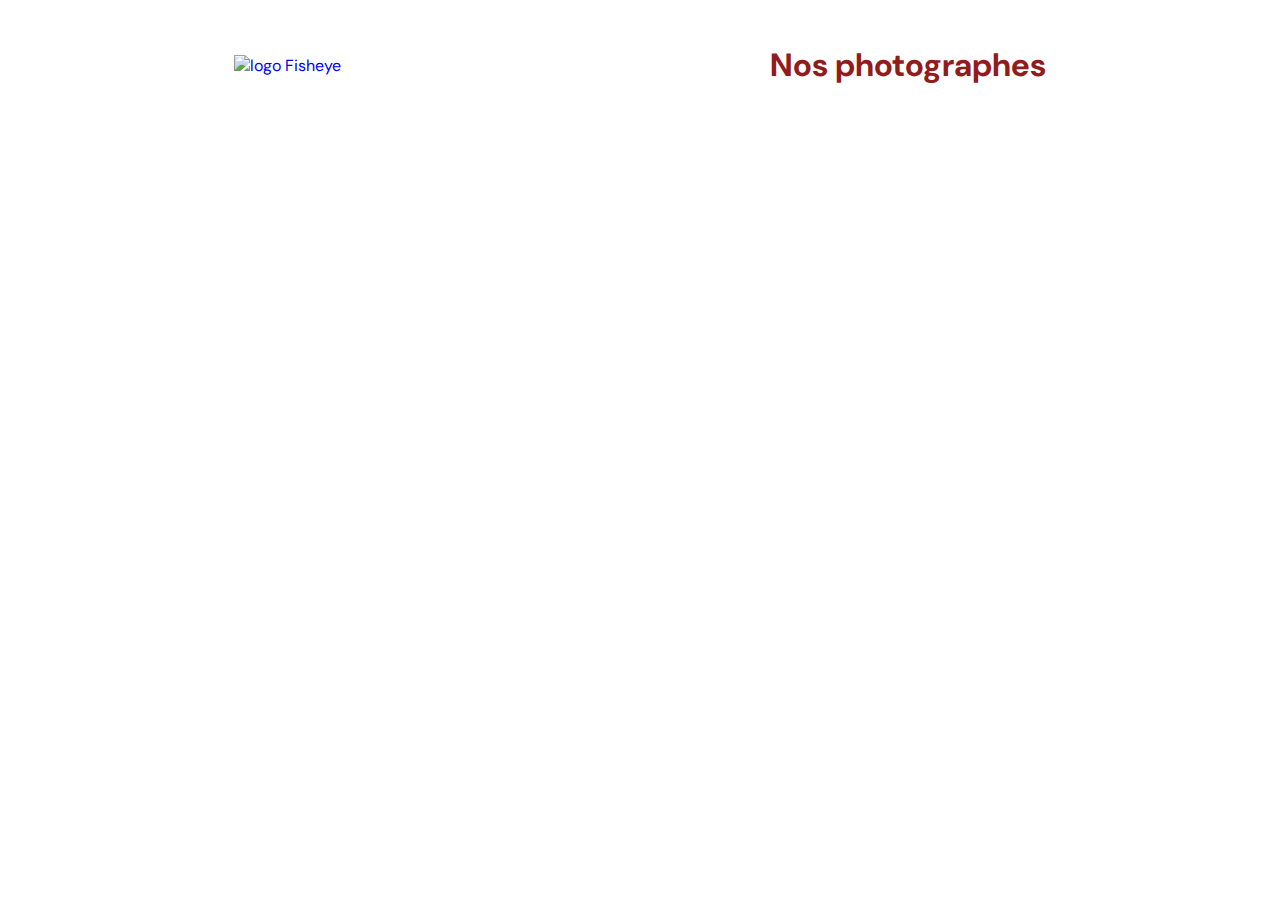
==== index.html @ e7d33760 "Update accessibilité index.html" ====
<!DOCTYPE html>
<html>
  <head>
    <link href="css/style.css" rel="stylesheet" type="text/css" />
    <meta charset="utf-8">
    <link rel="icon" type="image/png" href="assets/favicon.png">
    <link href="https://fonts.googleapis.com/css?family=DM+Sans&display=swap" rel="stylesheet">
    <title>Fisheye</title>
  </head>
  <body>
    <header>
        <a href="./index.html">
          <img src="assets/images/logo.png" class="logo" alt="logo Fisheye"/>
        </a>

        <nav class="tagFilter" role="navigation"></nav>

        <h1>Nos photographes</h1>
    </header>

    <main id="main">
        <div class="photographer_section" aria-label="photographers"></div>
    </main>

    <script src="scripts/factories/Photographer.js"></script>
    <script src="scripts/pages/index.js"></script>
  </body>
</html>
---- css/style.css ----
@import url("photographer.css");

body {
  font-family: "DM Sans", sans-serif;
  margin: 0;
}

ul {
  padding: 0;
}

header {
  display: flex;
  flex-direction: row;
  justify-content: space-between;
  align-items: center;
  height: 90px;
  max-width: 1400px;
  margin: auto;
}

h1 {
  color: #901c1c;
}

.logo {
  height: 50px;
  cursor: pointer;
}

a {
  text-decoration: none;
}
a:hover {
  text-decoration: none;
}
a:visited {
  text-decoration: none;
}

.tagFilter {
  align-items: center;
}

.tagFilter ul{
  text-decoration: none;
  display: flex;
  flex-direction: row;
  flex-wrap: wrap;
  column-gap: 5px;
  list-style-type: none;
}
.tagFilter li{
  text-decoration: none;
}

.photographerTagFilter{
  cursor: pointer;
  border: 1px solid;
  border-radius: 15px;
  color: #901c1c;
  transition: all 0.3s ease-in-out;
}
.photographerTagFilter:hover {
  color: white;
  background-color: #901c1c;
}
.photographerTagFilter:active {
  color: white;
  background-color: #901c1c;
}

.photographerTagFilter.active {
  color: white;
  background-color: #901c1c;
}

.photographerTagFilter p {
  font-weight: 600;
  font-size: 15px;
  padding: 0 8px;
  margin: 2px 0;
}

.photographer_section {
  padding-top: 70px;
  display: flex;
  flex-direction: row;
  flex-wrap: wrap;
  gap: 70px;
  align-items: center;
  justify-content: space-evenly;
  max-width: 1400px;
  margin: auto;
}

.photographer_section article {
  justify-self: center;
  display: flex;
  justify-content: center;
  align-items: center;
  flex-direction: column;
}

.photographer_section article h2 {
  color: #d3573c;
  font-size: 36px;
  text-align: center;
  margin: 0px;
}

.photographer-head {
  cursor: pointer;
  transition: all 0.5s ease;
}
.photographer-head:hover {
  transform: scale(1.03);
}
.photographer-head:active {
  transform: scale(1.03);
}     

.photographer-head-img {
  position: relative;
  overflow: hidden;
}
.photographer_section article img {
  display: inline;
  margin: 0 auto;
  height: 300px;
  width: 300px;
  object-fit: cover;
  object-position: center center;
  border-radius: 50%;
}

.photographer_section .photographer-head {
  display: flex;
  flex-direction: column;
  align-items: center;
}
.photographer_section .photographer-desc {
  display: flex;
  flex-direction: column;
  align-items: center;
}

.photographer_section .photographer-desc h3 {
  font-style: normal;
  font-weight: normal;
  color: #901c1c;
  font-size: 13px;
  line-height: 17px;
  text-align: center;
  margin: 0px;
}
.photographer_section .photographer-desc p {
  font-style: normal;
  font-weight: normal;
  font-size: 10px;
  line-height: 13px;
  text-align: center;
  color: #000000;
  margin: 0px;
}
.photographer_section .photographer-desc h4 {
  font-style: normal;
  font-weight: normal;
  font-size: 9px;
  line-height: 12px;
  text-align: center;
  color: #757575;
  margin: 0px;
}

.photographerTags {
  display: flex;
  flex-direction: row;
  column-gap: 5px;
  align-items: center;
  justify-content: space-evenly;
  flex-wrap: wrap;
}
.photographerTags ul {
  list-style-type: none;
  text-decoration: none;
}
.photographerTags li {
  list-style-type: none;
  text-decoration: none;
}

.photographerTag p {
  color: #901c1c;
  font-weight: 600;
  font-size: 15px;
  border: 1px solid;
  border-radius: 15px;
  padding: 0 8px;
  margin: 5px 0;
}

@media only screen and (max-width: 1300px) {
  header {
    padding: 20px;
    flex-wrap: wrap;
    justify-content: space-evenly;
  }
  header h1 {
    margin: 0;
  }

  .logo {
    margin-left: 0;
  }

  .photographer_section article img {
    height: 250px;
    width: 250px;
  }

  .photos {
    justify-content: center;
  }
}

@media only screen and (max-width: 850px) {
  header {
    justify-content: center;
  }

  .logo {
    margin-left: 0;
  }

  .photographer_section article img {
    height: 200px;
    width: 200px;
  }
}

@media only screen and (max-width: 400px) {
  .photographer_section {
    padding-top: 100px;
  }
}

@media only screen and (max-width: 340px) {
  .photographer_section {
    padding-top: 200px;
  }
}
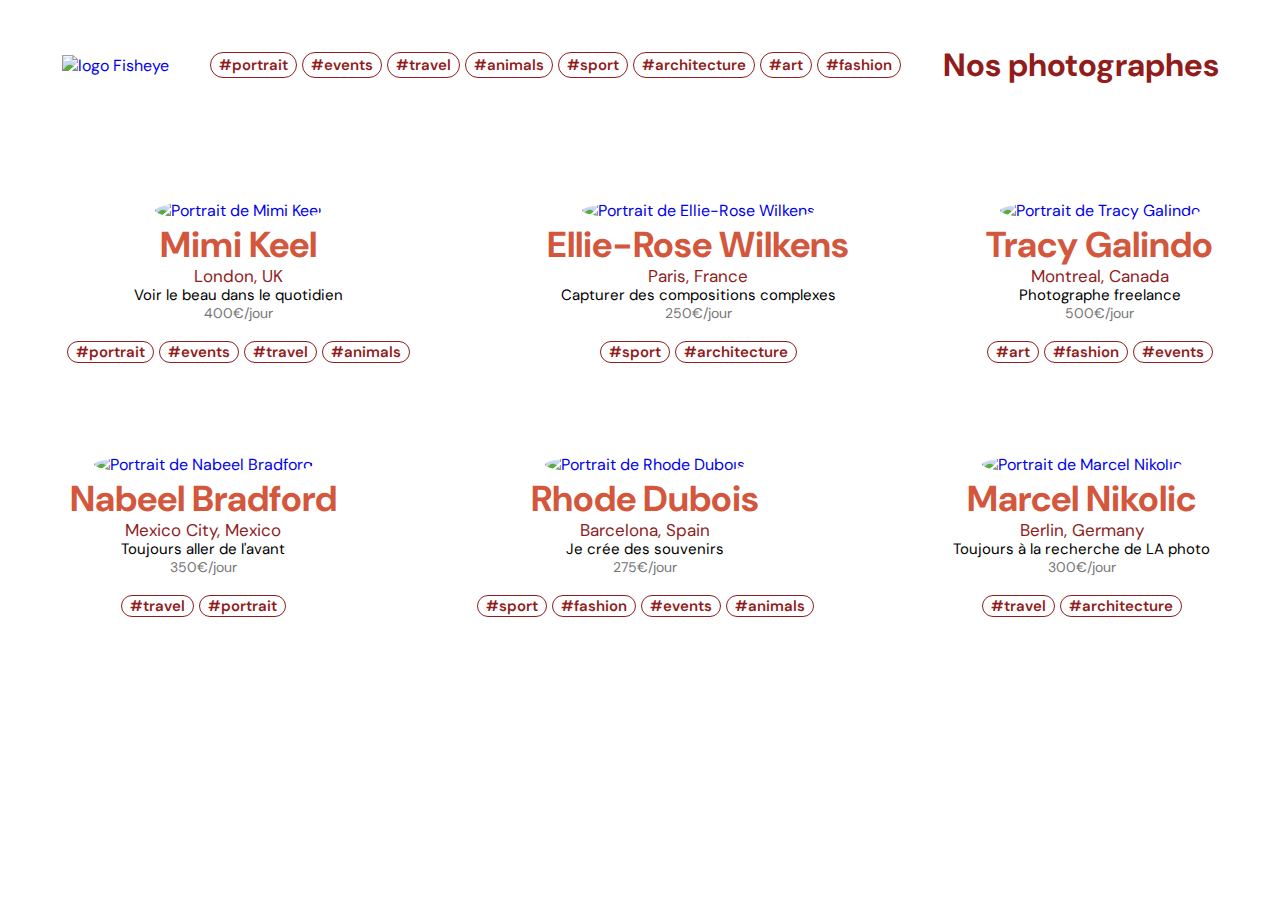
==== commit 21ea9524: "update" ====
--- a/index.html
+++ b/index.html
@@ -22,7 +22,7 @@
         <div class="photographer_section" aria-label="photographers"></div>
     </main>
 
-    <script src="scripts/factories/Photographer.js"></script>
-    <script src="scripts/pages/index.js"></script>
+    <script src="./scripts/factories/photographer.js"></script>
+    <script src="./scripts/pages/index.js"></script>
   </body>
 </html>--- a/css/style.css
+++ b/css/style.css
@@ -42,7 +42,7 @@
   align-items: center;
 }
 
-.tagFilter ul{
+.tagFilter ul {
   text-decoration: none;
   display: flex;
   flex-direction: row;
@@ -50,11 +50,11 @@
   column-gap: 5px;
   list-style-type: none;
 }
-.tagFilter li{
-  text-decoration: none;
-}
-
-.photographerTagFilter{
+.tagFilter li {
+  text-decoration: none;
+}
+
+.photographerTagFilter {
   cursor: pointer;
   border: 1px solid;
   border-radius: 15px;
@@ -70,7 +70,7 @@
   background-color: #901c1c;
 }
 
-.photographerTagFilter.active {
+.photographerTagFilter.activeTag {
   color: white;
   background-color: #901c1c;
 }
@@ -118,7 +118,7 @@
 }
 .photographer-head:active {
   transform: scale(1.03);
-}     
+}
 
 .photographer-head-img {
   position: relative;
@@ -149,7 +149,7 @@
   font-style: normal;
   font-weight: normal;
   color: #901c1c;
-  font-size: 13px;
+  font-size: 17px;
   line-height: 17px;
   text-align: center;
   margin: 0px;
@@ -157,17 +157,18 @@
 .photographer_section .photographer-desc p {
   font-style: normal;
   font-weight: normal;
-  font-size: 10px;
-  line-height: 13px;
+  font-size: 15px;
+  line-height: 15px;
   text-align: center;
   color: #000000;
   margin: 0px;
+  padding: 3px 0px;
 }
 .photographer_section .photographer-desc h4 {
   font-style: normal;
   font-weight: normal;
-  font-size: 9px;
-  line-height: 12px;
+  font-size: 14px;
+  line-height: 14px;
   text-align: center;
   color: #757575;
   margin: 0px;
@@ -222,6 +223,10 @@
   .photos {
     justify-content: center;
   }
+
+  .photoFiltre {
+    justify-content: center;
+  }
 }
 
 @media only screen and (max-width: 850px) {
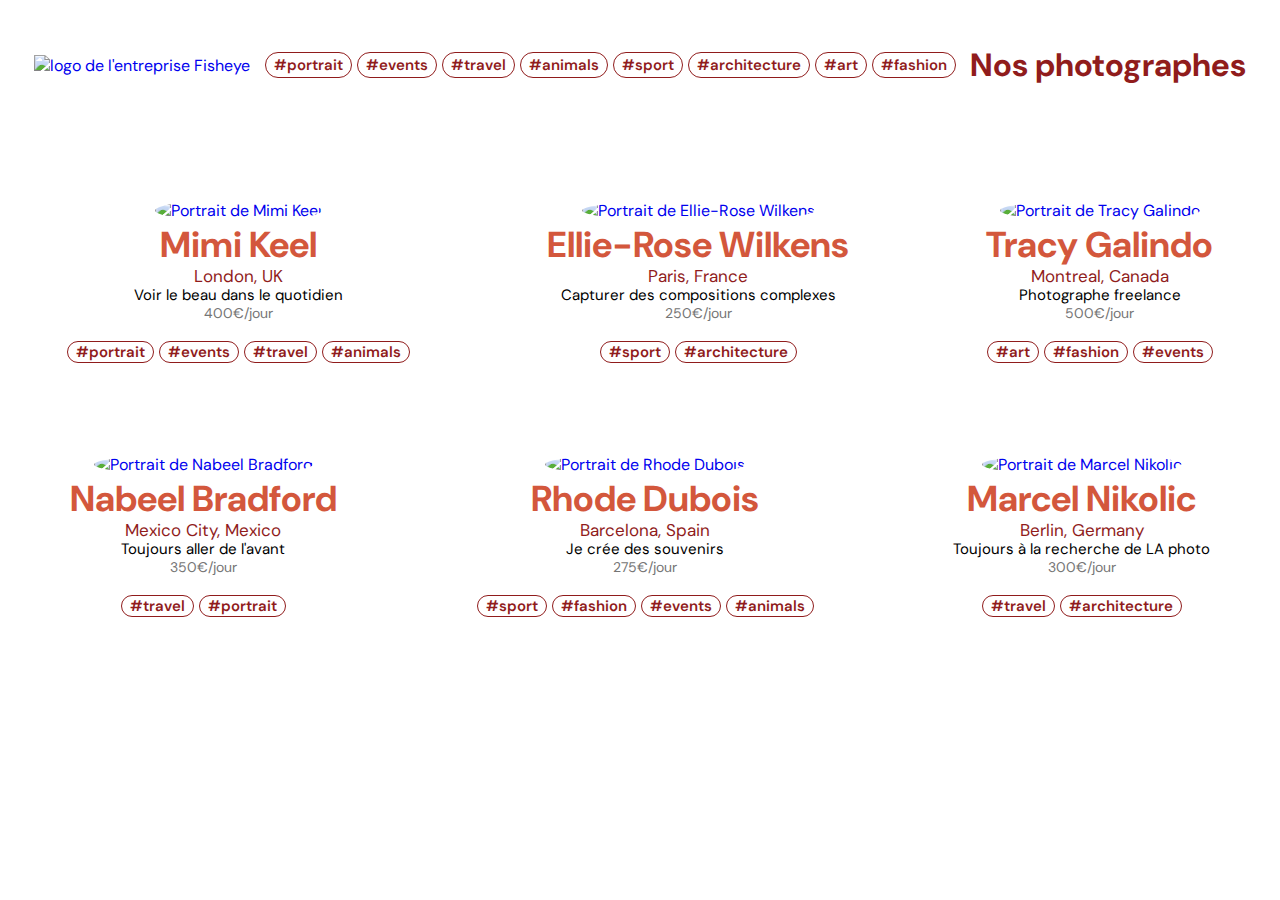
==== commit dce6617e: "alt text" ====
--- a/index.html
+++ b/index.html
@@ -1,5 +1,5 @@
 <!DOCTYPE html>
-<html>
+<html lang="fr">
   <head>
     <link href="css/style.css" rel="stylesheet" type="text/css" />
     <meta charset="utf-8">
@@ -10,7 +10,7 @@
   <body>
     <header>
         <a href="./index.html">
-          <img src="assets/images/logo.png" class="logo" alt="logo Fisheye"/>
+          <img src="assets/images/logo.png" class="logo" alt="logo de l'entreprise Fisheye"/>
         </a>
 
         <nav class="tagFilter" role="navigation"></nav>
